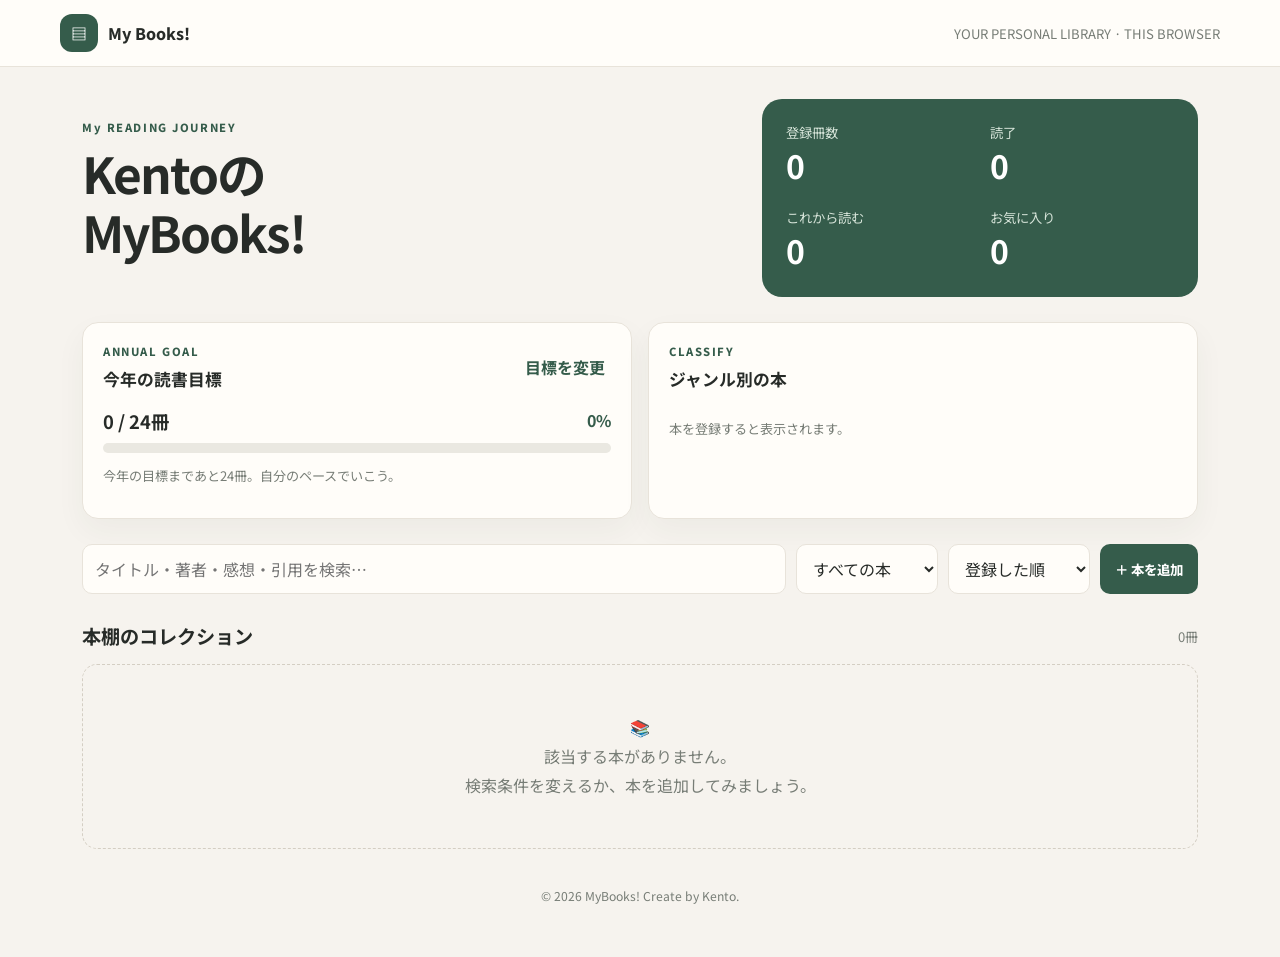
==== index.html @ 8e4d5659 "Add files via upload" ====
<!doctype html>
<html lang="ja">
<head>
<meta charset="utf-8"><meta name="viewport" content="width=device-width,initial-scale=1">
<meta name="description" content="自分だけの読書記録を管理するMy Bookshelf">
<title>MyBooks!</title><link rel="stylesheet" href="styles.css">
</head>
<body>
<header class="topbar"><a class="brand" href="#"><span class="mark">▤</span>My Books!</a><div class="head-note">Read,Feel,Share on MyBooks!</div></header>
<main class="wrap">
<section class="hero"><div><p class="eyebrow">My READING JOURNEY</p><h1>Kentoの<br>MyBooks!</h1><p class="lead"></p></div>
<div class="stats"><div><small>登録冊数</small><strong id="total">0</strong></div><div><small>読了</small><strong id="read">0</strong></div><div><small>これから読む</small><strong id="unread">0</strong></div><div><small>お気に入り</small><strong id="favorite">0</strong></div></div></section>
<section class="dashboard"><div class="panel"><div class="section-head"><div><p class="eyebrow">ANNUAL GOAL</p><h2>今年の読書目標</h2></div><button class="text-btn" id="goalEdit">目標を変更</button></div><div class="goal-line"><strong><span id="goalRead">0</span> / <span id="goalTarget">24</span>冊</strong><b id="goalPct">0%</b></div><div class="progress"><span id="goalBar"></span></div><p class="muted" id="goalMessage">一冊ずつ、自分のペースで。</p></div><div class="panel"><p class="eyebrow">CLASSIFY</p><h2>ジャンル別の本</h2><div id="genres" class="genres"></div></div></section>
<section class="toolbar"><input id="search" type="search" placeholder="タイトル・著者・感想・引用を検索…" aria-label="検索"><select id="filter"><option value="all">すべての本</option><option value="read">読了</option><option value="unread">これから読む</option><option value="favorite">お気に入り</option></select><select id="sort"><option value="new">登録した順</option><option value="title">タイトル順</option><option value="rating">評価が高い順</option><option value="date">読了日順</option></select><button class="btn primary" id="add">＋ 本を追加</button></section>
<div class="section-head collection"><h2>本棚のコレクション</h2><span class="muted" id="count">0冊</span></div><section id="books" class="books" aria-live="polite"></section>
<footer>© 2026 MyBooks! Create by Kento.</footer>
</main>
<dialog id="bookDialog"><form id="bookForm"><div class="dialog-head"><div><p class="eyebrow">BOOK DETAILS</p><h2 id="dialogTitle">本を追加する</h2></div><button type="button" class="x" data-close>×</button></div><input type="hidden" id="id"><div class="form-grid">
<div class="field full"><label for="title">タイトル *</label><input id="title" required maxlength="120"></div>
<div class="field"><label for="author">著者</label><input id="author" maxlength="100"></div>
<div class="field"><label for="category">ジャンル</label><select id="category"><option>IT・技術</option><option>小説</option><option>ビジネス</option><option>学習・資格</option><option>エッセイ</option><option>漫画</option><option>その他</option></select></div>
<div class="field"><label for="status">読書状況</label><select id="status"><option value="read">読了</option><option value="unread">これから読む</option></select></div>
<div class="field"><label for="rating">評価</label><select id="rating"><option value="0">未評価</option><option value="1">★☆☆☆☆</option><option value="2">★★☆☆☆</option><option value="3">★★★☆☆</option><option value="4">★★★★☆</option><option value="5">★★★★★</option></select></div>
<div class="field"><label for="readDate">読了日</label><input id="readDate" type="date"></div>
<div class="field"><label for="purchaseDate">購入日</label><input id="purchaseDate" type="date"></div>
<div class="field"><label for="color">表紙の色</label><select id="color"><option value="#52796f">フォレストグリーン</option><option value="#647da5">ブルー</option><option value="#b96b55">テラコッタ</option><option value="#8c719d">ラベンダー</option><option value="#c49a43">マスタード</option><option value="#4d6570">スレート</option><option value="#b8798a">ローズ</option></select></div>
<div class="field"><label for="favoriteInput">お気に入り</label><select id="favoriteInput"><option value="0">通常</option><option value="1">♥ お気に入り</option></select></div>
<div class="field full"><label for="coverUrl">表紙画像URL（任意）</label><input id="coverUrl" type="url" placeholder="https://example.com/cover.jpg"></div>
<div class="field full"><label for="memo">感想・読書メモ</label><textarea id="memo" maxlength="1500"></textarea></div>
<div class="field full"><label for="quote">心に残った言葉・引用</label><textarea id="quote" maxlength="1000"></textarea></div>
</div><p class="muted note">画像ファイル本体のアップロードには未対応です。画像URLを指定してください。本のデータはこのブラウザー内に保存されます。</p><div class="dialog-actions"><button type="button" class="btn danger" id="delete" hidden>削除</button><span class="spacer"></span><button type="button" class="btn quiet" data-close>キャンセル</button><button class="btn primary" type="submit">保存する</button></div></form></dialog>
<dialog id="goalDialog"><form id="goalForm"><div class="dialog-head"><h2>年間読書目標</h2><button type="button" class="x" data-close>×</button></div><div class="field"><label for="goalInput">今年読み終えたい冊数</label><input id="goalInput" type="number" min="1" max="999" required></div><div class="dialog-actions"><span class="spacer"></span><button type="button" class="btn quiet" data-close>キャンセル</button><button class="btn primary">保存</button></div></form></dialog>
<script src="app.js"></script>
</body></html>
---- styles.css ----
@import url('https://fonts.googleapis.com/css2?family=Noto+Sans+JP:wght@400;500;600;700;800&display=swap');
:root{--bg:#f6f3ee;--paper:#fffdf9;--ink:#272b28;--muted:#777d76;--green:#355c4b;--green2:#e4ede5;--line:#e8e3da;--shadow:0 12px 30px #24392b0c}*{box-sizing:border-box}body{margin:0;background:var(--bg);color:var(--ink);font-family:"Noto Sans JP",system-ui,sans-serif}button,input,select,textarea{font:inherit}button{cursor:pointer}.topbar{background:var(--paper);border-bottom:1px solid var(--line);padding:14px max(20px,calc((100vw - 1160px)/2));display:flex;justify-content:space-between;align-items:center}.brand{display:flex;gap:10px;align-items:center;font-weight:800;text-decoration:none;color:var(--ink)}.mark{width:38px;height:38px;display:grid;place-items:center;background:var(--green);color:white;border-radius:12px}.head-note,.muted{color:var(--muted);font-size:.82rem}.wrap{max-width:1160px;margin:auto;padding:32px 22px 52px}.hero{display:grid;grid-template-columns:1.2fr .8fr;gap:25px;align-items:center}.eyebrow{font-size:.7rem;font-weight:800;letter-spacing:.14em;color:var(--green);margin:0 0 8px}.hero h1{font-size:clamp(2rem,4vw,3.1rem);line-height:1.2;letter-spacing:-.04em;margin:0 0 14px}.lead{line-height:1.8;color:var(--muted)}.stats{background:var(--green);color:#fff;border-radius:20px;padding:24px;display:grid;grid-template-columns:1fr 1fr;gap:20px}.stats small{display:block;color:#d5e3d8}.stats strong{font-size:2rem}.dashboard{display:grid;grid-template-columns:1fr 1fr;gap:16px;margin:25px 0}.panel{background:var(--paper);border:1px solid var(--line);border-radius:16px;padding:20px;box-shadow:var(--shadow)}h2{font-size:1.05rem;margin:0}.section-head{display:flex;justify-content:space-between;align-items:center;gap:10px}.text-btn{border:0;background:none;color:var(--green);font-weight:700}.goal-line{display:flex;justify-content:space-between;margin:17px 0 9px}.goal-line strong{font-size:1.15rem}.goal-line b{color:var(--green)}.progress,.genre-track{background:#eae8e1;border-radius:99px;overflow:hidden}.progress{height:10px}.progress span{display:block;height:100%;background:var(--green);width:0;transition:width .2s}.genres{display:grid;gap:9px;margin-top:15px}.genre-row{display:grid;grid-template-columns:85px 1fr 20px;gap:9px;align-items:center;font-size:.77rem}.genre-track{height:8px}.genre-track span{display:block;height:100%;background:#72917d}.toolbar{display:flex;gap:10px;flex-wrap:wrap;margin:25px 0}.toolbar input[type=search]{flex:1;min-width:210px}.toolbar input,.toolbar select,.field input,.field select,.field textarea{border:1px solid var(--line);background:var(--paper);padding:11px 12px;border-radius:10px;color:var(--ink);outline-color:#72917d}.btn{border:0;border-radius:10px;padding:11px 15px;font-size:.84rem;font-weight:750}.primary{background:var(--green);color:white}.secondary{background:var(--green2);color:var(--green)}.quiet{background:#efede6;color:#4e584f}.danger{background:#f7e7e2;color:#9a4939}.collection{margin:28px 0 14px}.collection h2{font-size:1.2rem}.books{display:grid;grid-template-columns:repeat(4,minmax(0,1fr));gap:16px}.book{background:var(--paper);border:1px solid var(--line);border-radius:15px;overflow:hidden;display:flex;flex-direction:column;min-width:0;box-shadow:var(--shadow)}.cover{height:185px;display:flex;align-items:center;justify-content:center;text-align:center;padding:15px;color:white;font-weight:800;font-size:1.2rem;line-height:1.4;background-size:cover;background-position:center;text-shadow:0 2px 8px #0004;overflow-wrap:anywhere}.book-body{padding:14px;display:flex;flex-direction:column;flex:1}.tags{display:flex;flex-wrap:wrap;gap:5px;margin-bottom:9px}.tag{font-size:.67rem;padding:4px 7px;background:var(--green2);color:var(--green);border-radius:99px;font-weight:700}.tag.unread{background:#f8e9df;color:#98572f}.book h3{font-size:.95rem;line-height:1.5;margin:0 0 4px;overflow-wrap:anywhere}.author,.dates{font-size:.76rem;color:var(--muted)}.stars{color:#c98938;font-size:.85rem;margin-top:6px}.memo,.quote{font-size:.79rem;line-height:1.65;overflow-wrap:anywhere}.quote{border-left:3px solid #c4d5c8;padding-left:9px;color:#4e6b59}.book-actions{display:flex;gap:7px;margin-top:auto;padding-top:12px}.small{flex:1;border:1px solid var(--line);background:transparent;border-radius:8px;padding:8px;font-size:.75rem}.empty{grid-column:1/-1;text-align:center;padding:48px 15px;border:1px dashed #d4cec3;border-radius:15px;color:var(--muted);line-height:1.8}.backup{display:flex;justify-content:space-between;gap:16px;align-items:center;margin-top:28px}.backup h2{margin-bottom:5px}.backup p{margin:0}.backup-actions{display:flex;gap:8px;flex-wrap:wrap}footer{text-align:center;color:var(--muted);font-size:.76rem;margin-top:38px}dialog{border:0;border-radius:18px;padding:0;width:min(650px,calc(100% - 26px));max-height:90vh;background:var(--paper);color:var(--ink);box-shadow:0 25px 80px #0003}dialog::backdrop{background:#17221db3;backdrop-filter:blur(3px)}dialog form{padding:24px;max-height:90vh;overflow:auto}.dialog-head{display:flex;justify-content:space-between;align-items:center;margin-bottom:18px}.dialog-head h2{font-size:1.25rem}.x{border:0;background:var(--green2);color:var(--green);border-radius:50%;width:34px;height:34px;font-size:1.2rem}.form-grid{display:grid;grid-template-columns:1fr 1fr;gap:13px}.field{display:flex;flex-direction:column;gap:6px;min-width:0}.field.full{grid-column:1/-1}.field label{font-size:.8rem;font-weight:750}.field textarea{min-height:78px;resize:vertical}.note{font-size:.75rem;line-height:1.6}.dialog-actions{display:flex;gap:8px;align-items:center;margin-top:17px}.spacer{flex:1}@media(max-width:900px){.books{grid-template-columns:repeat(3,minmax(0,1fr))}.hero{grid-template-columns:1fr}.dashboard{grid-template-columns:1fr 1fr}}@media(max-width:650px){.wrap{padding:22px 14px 42px}.head-note{display:none}.books{grid-template-columns:repeat(2,minmax(0,1fr));gap:10px}.cover{height:145px;font-size:1rem}.book-body{padding:11px}.dashboard{grid-template-columns:1fr}.toolbar>*{width:100%}.toolbar input[type=search]{min-width:100%}.backup{align-items:flex-start;flex-direction:column}.form-grid{grid-template-columns:1fr}.field.full{grid-column:auto}}
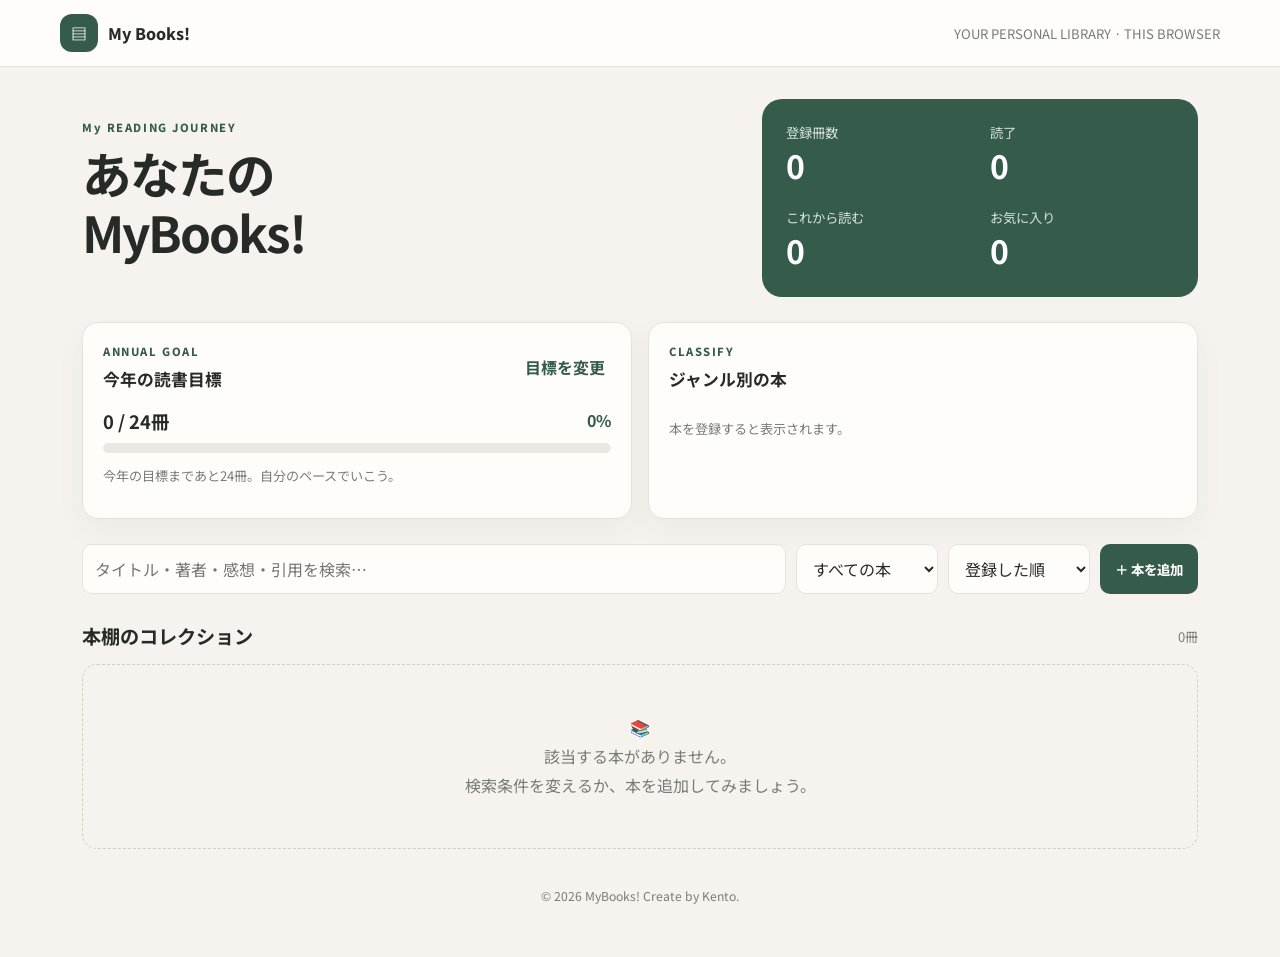
==== commit d65e9ef2: "Change hero section heading to Japanese" ====
--- a/index.html
+++ b/index.html
@@ -8,7 +8,7 @@
 <body>
 <header class="topbar"><a class="brand" href="#"><span class="mark">▤</span>My Books!</a><div class="head-note">Read,Feel,Share on MyBooks!</div></header>
 <main class="wrap">
-<section class="hero"><div><p class="eyebrow">My READING JOURNEY</p><h1>Kentoの<br>MyBooks!</h1><p class="lead"></p></div>
+<section class="hero"><div><p class="eyebrow">My READING JOURNEY</p><h1>あなたの<br>MyBooks!</h1><p class="lead"></p></div>
 <div class="stats"><div><small>登録冊数</small><strong id="total">0</strong></div><div><small>読了</small><strong id="read">0</strong></div><div><small>これから読む</small><strong id="unread">0</strong></div><div><small>お気に入り</small><strong id="favorite">0</strong></div></div></section>
 <section class="dashboard"><div class="panel"><div class="section-head"><div><p class="eyebrow">ANNUAL GOAL</p><h2>今年の読書目標</h2></div><button class="text-btn" id="goalEdit">目標を変更</button></div><div class="goal-line"><strong><span id="goalRead">0</span> / <span id="goalTarget">24</span>冊</strong><b id="goalPct">0%</b></div><div class="progress"><span id="goalBar"></span></div><p class="muted" id="goalMessage">一冊ずつ、自分のペースで。</p></div><div class="panel"><p class="eyebrow">CLASSIFY</p><h2>ジャンル別の本</h2><div id="genres" class="genres"></div></div></section>
 <section class="toolbar"><input id="search" type="search" placeholder="タイトル・著者・感想・引用を検索…" aria-label="検索"><select id="filter"><option value="all">すべての本</option><option value="read">読了</option><option value="unread">これから読む</option><option value="favorite">お気に入り</option></select><select id="sort"><option value="new">登録した順</option><option value="title">タイトル順</option><option value="rating">評価が高い順</option><option value="date">読了日順</option></select><button class="btn primary" id="add">＋ 本を追加</button></section>
@@ -31,4 +31,4 @@
 </div><p class="muted note">画像ファイル本体のアップロードには未対応です。画像URLを指定してください。本のデータはこのブラウザー内に保存されます。</p><div class="dialog-actions"><button type="button" class="btn danger" id="delete" hidden>削除</button><span class="spacer"></span><button type="button" class="btn quiet" data-close>キャンセル</button><button class="btn primary" type="submit">保存する</button></div></form></dialog>
 <dialog id="goalDialog"><form id="goalForm"><div class="dialog-head"><h2>年間読書目標</h2><button type="button" class="x" data-close>×</button></div><div class="field"><label for="goalInput">今年読み終えたい冊数</label><input id="goalInput" type="number" min="1" max="999" required></div><div class="dialog-actions"><span class="spacer"></span><button type="button" class="btn quiet" data-close>キャンセル</button><button class="btn primary">保存</button></div></form></dialog>
 <script src="app.js"></script>
-</body></html>+</body></html>
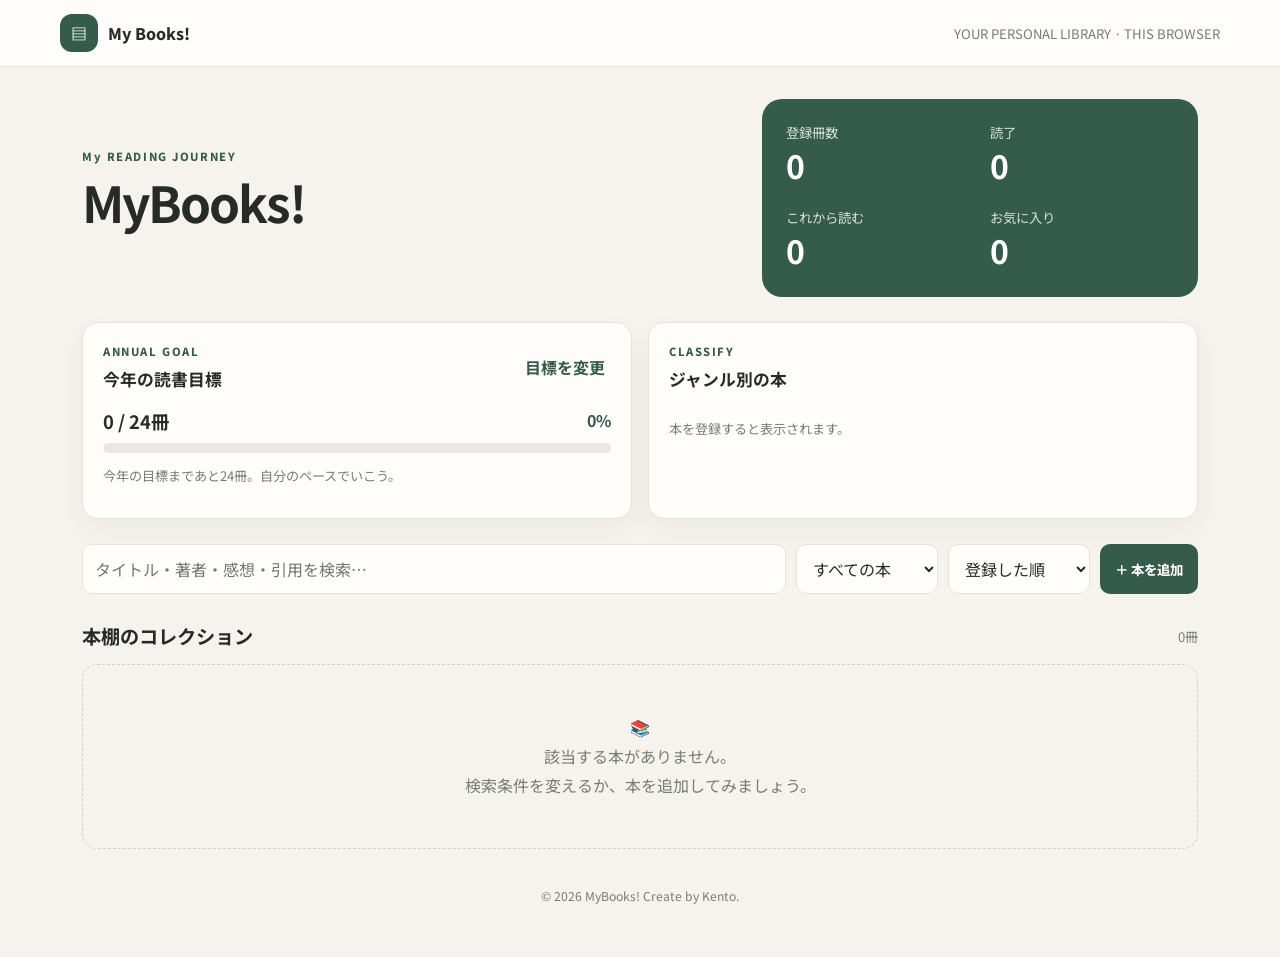
==== commit 0c7d2b85: "Fix hero section heading in index.html" ====
--- a/index.html
+++ b/index.html
@@ -8,7 +8,7 @@
 <body>
 <header class="topbar"><a class="brand" href="#"><span class="mark">▤</span>My Books!</a><div class="head-note">Read,Feel,Share on MyBooks!</div></header>
 <main class="wrap">
-<section class="hero"><div><p class="eyebrow">My READING JOURNEY</p><h1>あなたの<br>MyBooks!</h1><p class="lead"></p></div>
+<section class="hero"><div><p class="eyebrow">My READING JOURNEY</p><h1>MyBooks!</h1><p class="lead"></p></div>
 <div class="stats"><div><small>登録冊数</small><strong id="total">0</strong></div><div><small>読了</small><strong id="read">0</strong></div><div><small>これから読む</small><strong id="unread">0</strong></div><div><small>お気に入り</small><strong id="favorite">0</strong></div></div></section>
 <section class="dashboard"><div class="panel"><div class="section-head"><div><p class="eyebrow">ANNUAL GOAL</p><h2>今年の読書目標</h2></div><button class="text-btn" id="goalEdit">目標を変更</button></div><div class="goal-line"><strong><span id="goalRead">0</span> / <span id="goalTarget">24</span>冊</strong><b id="goalPct">0%</b></div><div class="progress"><span id="goalBar"></span></div><p class="muted" id="goalMessage">一冊ずつ、自分のペースで。</p></div><div class="panel"><p class="eyebrow">CLASSIFY</p><h2>ジャンル別の本</h2><div id="genres" class="genres"></div></div></section>
 <section class="toolbar"><input id="search" type="search" placeholder="タイトル・著者・感想・引用を検索…" aria-label="検索"><select id="filter"><option value="all">すべての本</option><option value="read">読了</option><option value="unread">これから読む</option><option value="favorite">お気に入り</option></select><select id="sort"><option value="new">登録した順</option><option value="title">タイトル順</option><option value="rating">評価が高い順</option><option value="date">読了日順</option></select><button class="btn primary" id="add">＋ 本を追加</button></section>
